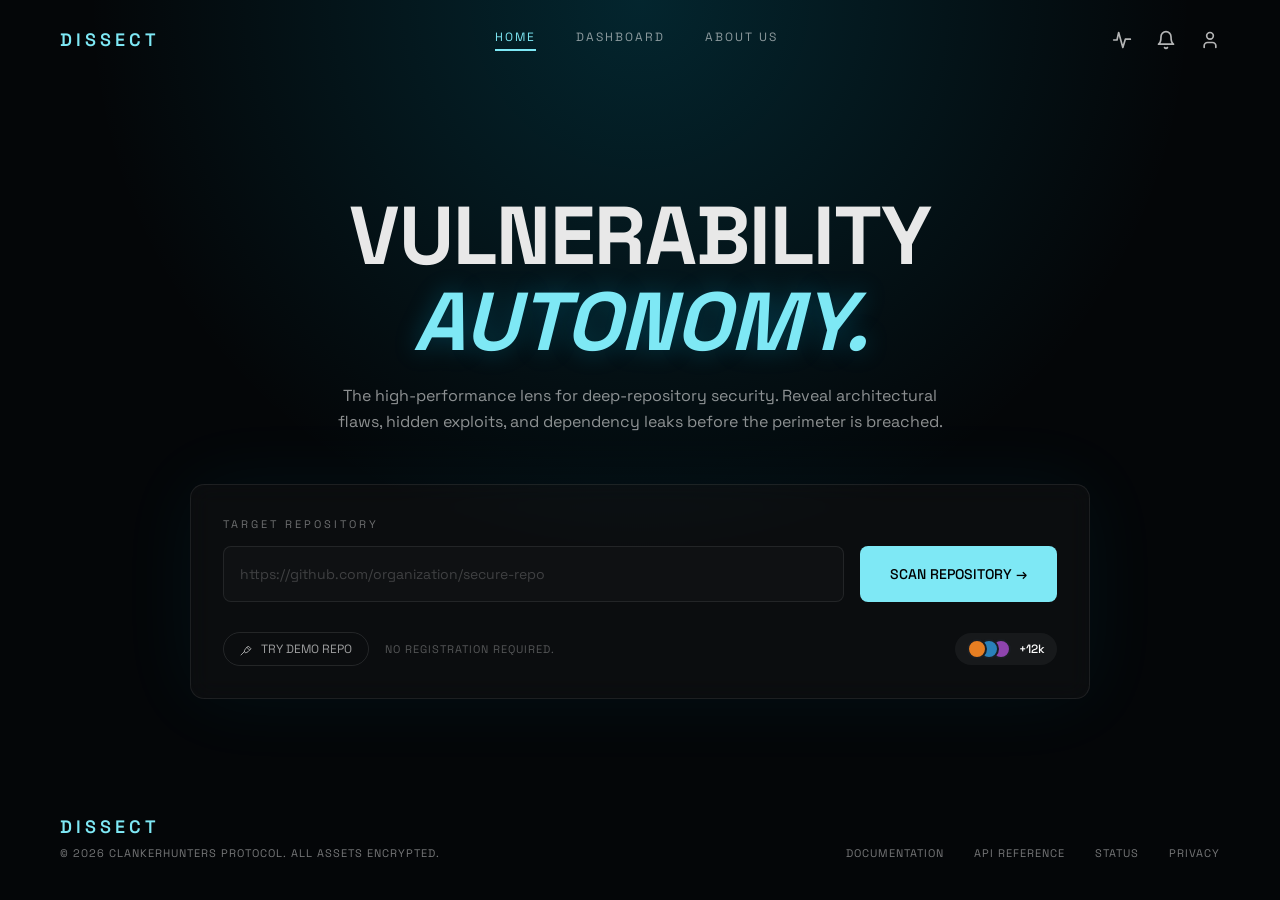
==== frontend/index.html @ d92b35ea "Dash" ====
<!DOCTYPE html>
<html lang="en">
<head>
    <meta charset="UTF-8">
    <meta name="viewport" content="width=device-width, initial-scale=1.0">
    <title>DISSECT | Vulnerability Autonomy</title>
    
    <link rel="preconnect" href="https://fonts.googleapis.com">
    <link rel="preconnect" href="https://fonts.gstatic.com" crossorigin>
    <link href="https://fonts.googleapis.com/css2?family=Space+Grotesk:ital,wght@0,300..700;1,300..700&display=swap" rel="stylesheet">
    
    <link rel="stylesheet" href="styles.css">
</head>
<body>
    <nav class="navbar">
        <div class="nav-left">
            <span class="logo">DISSECT</span>
        </div>
        <div class="nav-center">
            <a href="#" class="nav-link active">HOME</a>
            <a href="#" class="nav-link">DASHBOARD</a>
            <a href="#" class="nav-link">ABOUT US</a>
        </div>
        <div class="nav-right">
            <svg class="nav-icon" xmlns="http://www.w3.org/2000/svg" width="20" height="20" viewBox="0 0 24 24" fill="none" stroke="currentColor" stroke-width="2" stroke-linecap="round" stroke-linejoin="round">
                <path d="M2 12h4l2-9 5 18 3-10h6"/>
            </svg>
            <svg class="nav-icon" xmlns="http://www.w3.org/2000/svg" width="20" height="20" viewBox="0 0 24 24" fill="none" stroke="currentColor" stroke-width="2" stroke-linecap="round" stroke-linejoin="round">
                <path d="M18 8A6 6 0 0 0 6 8c0 7-3 9-3 9h18s-3-2-3-9"></path>
                <path d="M13.73 21a2 2 0 0 1-3.46 0"></path>
            </svg>
            <svg class="nav-icon" xmlns="http://www.w3.org/2000/svg" width="20" height="20" viewBox="0 0 24 24" fill="none" stroke="currentColor" stroke-width="2" stroke-linecap="round" stroke-linejoin="round">
                <path d="M19 21v-2a4 4 0 0 0-4-4H9a4 4 0 0 0-4 4v2"></path>
                <circle cx="12" cy="7" r="4"></circle>
            </svg>
        </div>
    </nav>

    <main class="main-content">
        <div class="hero animate-fade-in">
            <h1 class="hero-title">VULNERABILITY</h1>
            <h2 class="hero-subtitle">AUTONOMY.</h2>
            <p class="hero-description">
                The high-performance lens for deep-repository security. Reveal architectural flaws, hidden exploits, and dependency leaks before the perimeter is breached.
            </p>
        </div>

        <div class="scan-card animate-slide-up">
            <label class="input-label">TARGET REPOSITORY</label>
            <div class="input-group">
                <input type="text" class="repo-input" placeholder="https://github.com/organization/secure-repo">
                <button class="scan-btn">SCAN REPOSITORY →</button>
            </div>
            
            <div class="card-bottom">
                <div class="bottom-left">
                    <button class="demo-btn">
                        <svg width="12" height="12" viewBox="0 0 24 24" fill="none" stroke="currentColor" stroke-width="2" stroke-linecap="round" stroke-linejoin="round" style="margin-right: 6px; vertical-align: middle;">
                            <path d="M13.5 6.5l5 5"></path><path d="M2 22l6.5-6.5"></path><path d="M10.4 17.6a8.5 8.5 0 0 0 6.1-2.5L22 9.6l-5.5-5.5-5.5 5.5a8.5 8.5 0 0 0-2.5 6.1"></path>
                        </svg>
                        TRY DEMO REPO
                    </button>
                    <span class="no-reg-text">NO REGISTRATION REQUIRED.</span>
                </div>
                <div class="bottom-right">
                    <div class="badge">
                        <div class="avatars">
                            <div class="avatar" style="background: #e67e22; z-index: 3;"></div>
                            <div class="avatar" style="background: #2980b9; z-index: 2;"></div>
                            <div class="avatar" style="background: #8e44ad; z-index: 1;"></div>
                        </div>
                        <span class="badge-text">+12k</span>
                    </div>
                </div>
            </div>
        </div>
    </main>

    <footer class="footer">
        <div class="footer-left">
            <div class="footer-logo">DISSECT</div>
            <div class="copyright">© 2026 CLANKERHUNTERS PROTOCOL. ALL ASSETS ENCRYPTED.</div>
        </div>
        <div class="footer-right">
            <a href="#">DOCUMENTATION</a>
            <a href="#">API REFERENCE</a>
            <a href="#">STATUS</a>
            <a href="#">PRIVACY</a>
        </div>
    </footer>

    <script src="script.js"></script>
</body>
</html>
---- frontend/styles.css ----
/* --- Global Styles --- */
* {
    box-sizing: border-box;
    margin: 0;
    padding: 0;
}

body {
    font-family: "Space Grotesk", sans-serif;
    background: radial-gradient(circle at 50% 0%, rgba(0,180,220,0.18), transparent 50%), #040608;
    color: white;
    min-height: 100vh;
    display: flex;
    flex-direction: column;
    -webkit-font-smoothing: antialiased;
    -moz-osx-font-smoothing: grayscale;
}

/* --- Navbar --- */
.navbar {
    display: flex;
    justify-content: space-between;
    align-items: center;
    padding: 28px 60px;
}

.logo, .footer-logo {
    font-weight: 600;
    letter-spacing: 4px;
    color: #7ee8f5;
    font-size: 18px;
}

.nav-center {
    display: flex;
    gap: 40px;
}

.nav-link {
    font-size: 12px;
    text-transform: uppercase;
    letter-spacing: 2px;
    text-decoration: none;
    color: rgba(255, 255, 255, 0.55);
    padding-bottom: 4px;
    transition: color 0.3s ease;
}

.nav-link:hover {
    color: white;
}

.nav-link.active {
    color: #7ee8f5;
    border-bottom: 2px solid #7ee8f5;
}

.nav-right {
    display: flex;
    gap: 24px;
    align-items: center;
}

.nav-icon {
    color: rgba(255, 255, 255, 0.7);
    cursor: pointer;
    transition: color 0.3s ease;
}

.nav-icon:hover {
    color: #7ee8f5;
}

/* --- Main Content & Hero --- */
.main-content {
    flex: 1;
    display: flex;
    flex-direction: column;
    justify-content: center;
    align-items: center;
    padding: 40px 20px;
}

.hero {
    text-align: center;
    margin-top: 40px; /* lowered heading slightly */
    margin-bottom: 20px;
    opacity: 0; /* For animation */
}

.hero-title {
    font-size: 82px; /* reduced size */
    font-weight: 700;
    color: #e8e8e8;
    letter-spacing: -1px;
    line-height: 1;
    margin-bottom: 4px; /* tighter gap */
}

.hero-subtitle {
    font-size: 82px; /* reduced size */
    font-weight: 700;
    font-style: italic;
    color: #7ee8f5;
    line-height: 1;
    margin-top: 0; /* tighter gap */
    margin-bottom: 20px;
    text-shadow: 0 0 25px rgba(0,200,255,0.25);
}

.hero-description {
    max-width: 640px;
    margin: 12px auto 10px auto; /* reduced space below paragraph */
    color: rgba(255, 255, 255, 0.55);
    font-size: 16px;
    line-height: 1.6;
}

/* --- Scan Card --- */
.scan-card {
    width: 900px;
    max-width: 100%;
    margin: 20px auto 0; /* moved up */
    padding: 32px;
    border-radius: 14px;
    background: rgba(255, 255, 255, 0.03);
    border: 1px solid rgba(255, 255, 255, 0.08);
    backdrop-filter: blur(12px);
    -webkit-backdrop-filter: blur(12px);
    box-shadow: 0 0 80px rgba(0,200,255,0.06);
    opacity: 0; /* For animation */
    transform: translateY(30px); /* For animation */
}

.input-label {
    display: block;
    font-size: 11px;
    letter-spacing: 3px;
    text-transform: uppercase;
    color: rgba(255, 255, 255, 0.4);
    margin-bottom: 15px;
}

.input-group {
    display: flex;
    width: 100%;
    margin-bottom: 24px;
}

.repo-input {
    flex: 1;
    height: 56px;
    border-radius: 8px;
    border: 1px solid rgba(255, 255, 255, 0.08);
    background: rgba(255, 255, 255, 0.02);
    color: white;
    padding: 0 16px;
    font-size: 14px;
    font-family: inherit;
    outline: none;
    transition: border-color 0.3s ease;
}

.repo-input:focus {
    border-color: rgba(126, 232, 245, 0.5);
}

.repo-input::placeholder {
    color: rgba(255, 255, 255, 0.2);
}

.scan-btn {
    height: 56px;
    padding: 0 30px;
    margin-left: 16px;
    border-radius: 8px;
    background: #7ee8f5;
    color: black;
    font-weight: 500;
    font-size: 14px;
    font-family: inherit;
    border: none;
    cursor: pointer;
    transition: all 0.2s ease;
    white-space: nowrap;
}

.scan-btn:hover {
    transform: scale(1.03);
    box-shadow: 0 0 20px rgba(0, 200, 255, 0.45);
}

/* --- Card Bottom Row --- */
.card-bottom {
    display: flex;
    justify-content: space-between;
    align-items: center;
    margin-top: 30px;
}

.bottom-left {
    display: flex;
    align-items: center;
    gap: 16px;
}

.demo-btn {
    border: 1px solid rgba(255, 255, 255, 0.1);
    background: transparent;
    color: rgba(255, 255, 255, 0.6);
    border-radius: 999px;
    padding: 8px 16px;
    font-size: 12px;
    font-family: inherit;
    cursor: pointer;
    transition: background 0.3s ease, color 0.3s ease;
}

.demo-btn:hover {
    background: rgba(255, 255, 255, 0.05);
    color: white;
}

.no-reg-text {
    font-size: 11px;
    color: rgba(255, 255, 255, 0.3);
    text-transform: uppercase;
    letter-spacing: 1px;
}

.badge {
    display: flex;
    align-items: center;
    background: rgba(255, 255, 255, 0.05);
    border-radius: 999px;
    padding: 6px 12px;
}

.avatars {
    display: flex;
    margin-right: 8px;
}

.avatar {
    width: 20px;
    height: 20px;
    border-radius: 50%;
    border: 2px solid #1a1e23; /* Matching dark background to create gap effect */
    margin-left: -8px;
}

.avatar:first-child {
    margin-left: 0;
}

.badge-text {
    font-size: 12px;
    color: white;
    font-weight: 500;
}

/* --- Footer --- */
.footer {
    display: flex;
    justify-content: space-between;
    align-items: flex-end;
    padding: 40px 60px;
}

.footer-logo {
    margin-bottom: 8px;
}

.copyright {
    font-size: 11px;
    letter-spacing: 1px;
    color: rgba(255, 255, 255, 0.45);
}

.footer-right {
    display: flex;
    gap: 30px;
}

.footer-right a {
    color: rgba(255, 255, 255, 0.45);
    text-decoration: none;
    font-size: 11px;
    letter-spacing: 1px;
    text-transform: uppercase;
    transition: color 0.3s ease;
}

.footer-right a:hover {
    color: #7ee8f5;
}

/* --- Animations (Triggered by JS) --- */
.animate-fade-in.loaded {
    animation: fadeIn 1s ease forwards;
}

.animate-slide-up.loaded {
    animation: slideUp 1s cubic-bezier(0.16, 1, 0.3, 1) 0.3s forwards;
}

@keyframes fadeIn {
    from { opacity: 0; }
    to { opacity: 1; }
}

@keyframes slideUp {
    from {
        opacity: 0;
        transform: translateY(30px);
    }
    to {
        opacity: 1;
        transform: translateY(0);
    }
}

/* --- Responsive Design --- */
@media (max-width: 1024px) {
    .hero-title, .hero-subtitle {
        font-size: 72px;
    }
    .scan-card {
        width: 85%;
    }
}

@media (max-width: 768px) {
    .navbar {
        padding: 20px;
        flex-direction: column;
        gap: 20px;
    }
    .hero-title, .hero-subtitle {
        font-size: 42px;
    }
    .hero-description {
        font-size: 14px;
        padding: 0 20px;
    }
    .scan-card {
        width: 95%;
        padding: 24px;
    }
    .input-group {
        flex-direction: column;
        gap: 16px;
    }
    .scan-btn {
        margin-left: 0;
        width: 100%;
    }
    .card-bottom {
        flex-direction: column;
        align-items: flex-start;
        gap: 20px;
    }
    .footer {
        flex-direction: column;
        align-items: flex-start;
        padding: 30px 20px;
        gap: 30px;
    }
    .footer-right {
        flex-wrap: wrap;
        gap: 15px;
    }
}
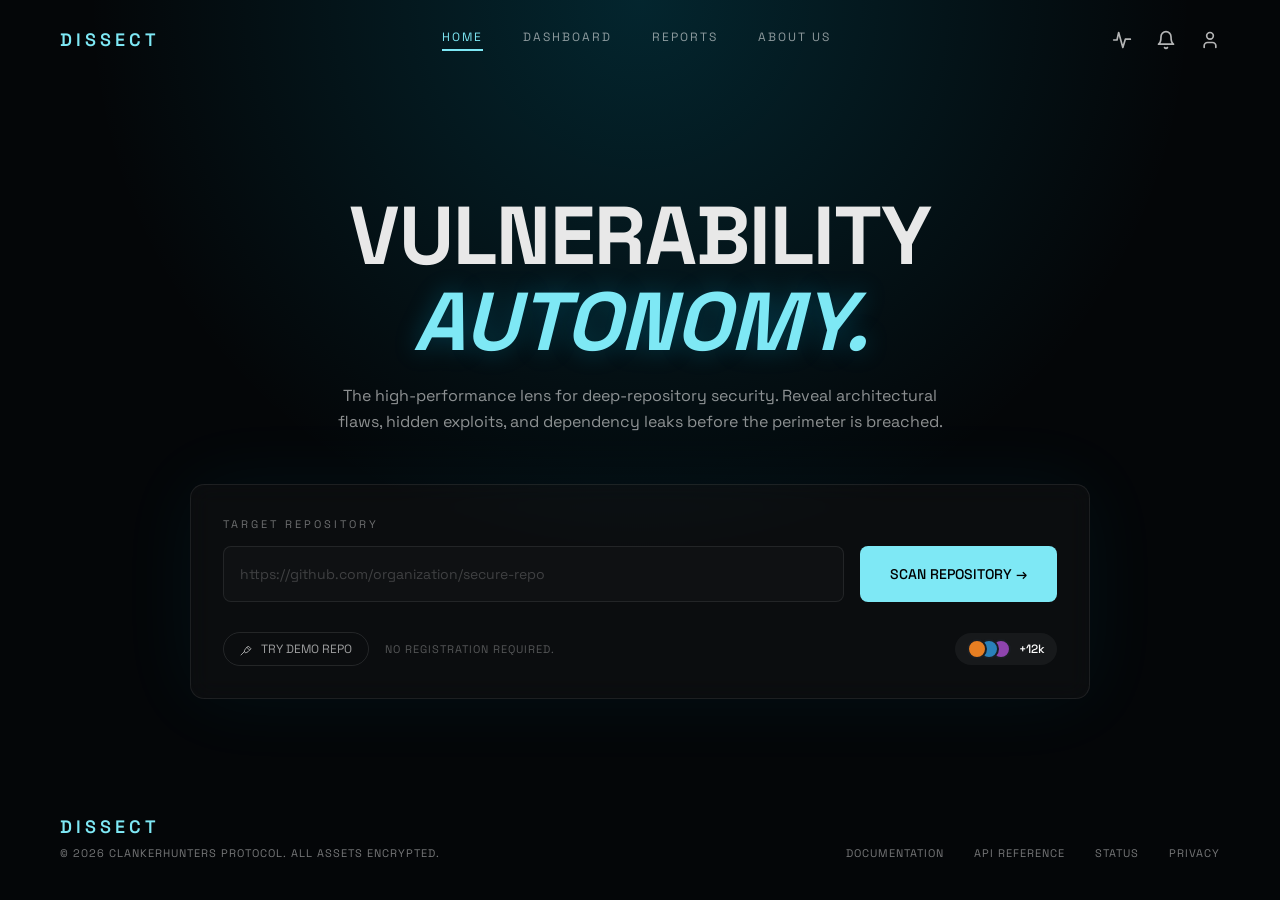
==== commit 43e575b8: "added reports page and navigation" ====
--- a/frontend/index.html
+++ b/frontend/index.html
@@ -18,7 +18,8 @@
         </div>
         <div class="nav-center">
             <a href="#" class="nav-link active">HOME</a>
-            <a href="#" class="nav-link">DASHBOARD</a>
+            <a href="dashboard.html" class="nav-link">DASHBOARD</a>
+            <a href="report.html" class="nav-link">REPORTS</a>
             <a href="#" class="nav-link">ABOUT US</a>
         </div>
         <div class="nav-right">
--- a/frontend/styles.css
+++ b/frontend/styles.css
@@ -14,6 +14,21 @@
     flex-direction: column;
     -webkit-font-smoothing: antialiased;
     -moz-osx-font-smoothing: grayscale;
+    opacity: 1;
+    transition: opacity 0.35s ease;
+}
+
+body.fade-out {
+    opacity: 0;
+}
+
+body.fade-in {
+    opacity: 0;
+    animation: fadeIn 0.35s ease forwards;
+}
+
+@keyframes fadeIn {
+    to { opacity: 1; }
 }
 
 /* --- Navbar --- */
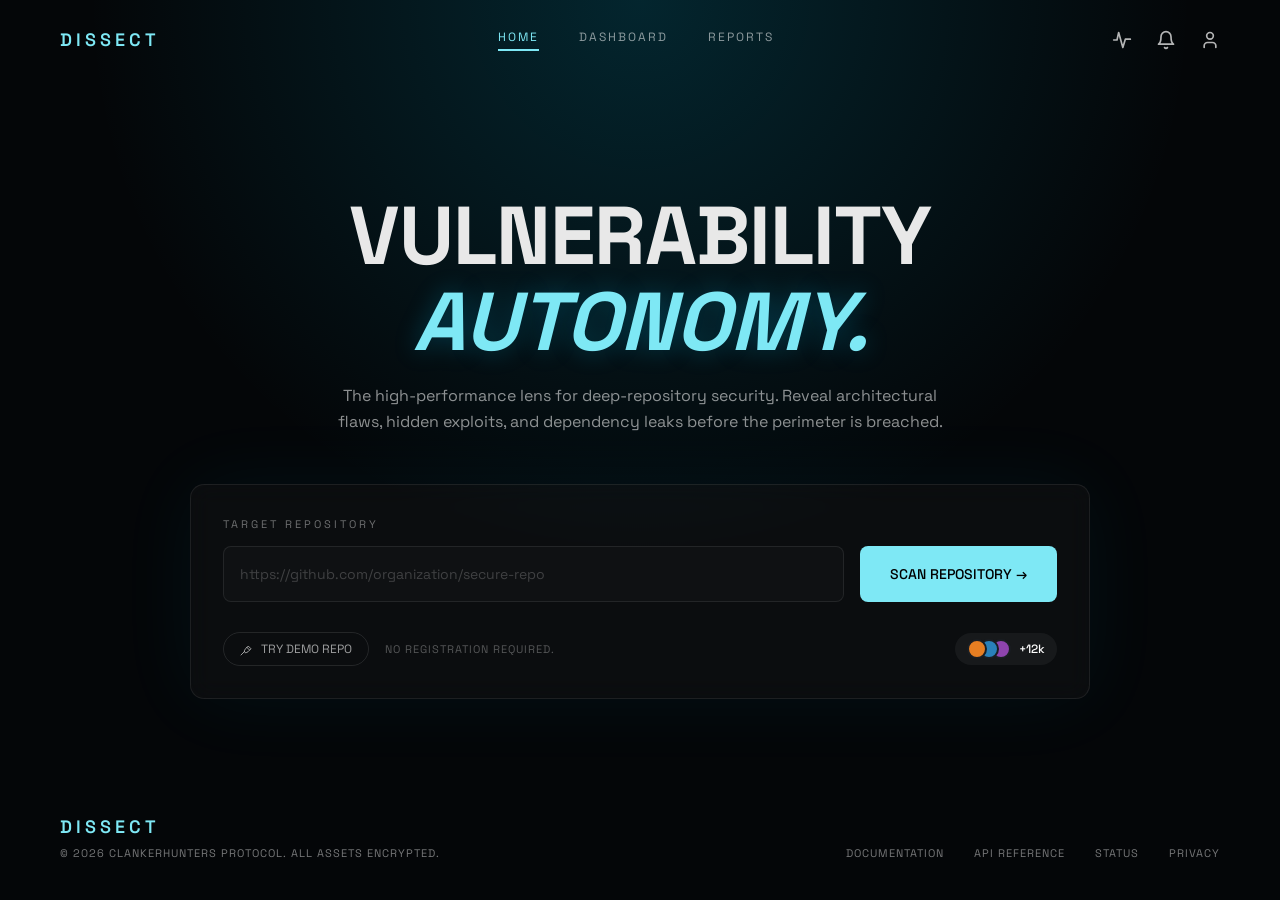
==== commit e6b25527: "Update index.html" ====
--- a/frontend/index.html
+++ b/frontend/index.html
@@ -20,7 +20,6 @@
             <a href="#" class="nav-link active">HOME</a>
             <a href="dashboard.html" class="nav-link">DASHBOARD</a>
             <a href="report.html" class="nav-link">REPORTS</a>
-            <a href="#" class="nav-link">ABOUT US</a>
         </div>
         <div class="nav-right">
             <svg class="nav-icon" xmlns="http://www.w3.org/2000/svg" width="20" height="20" viewBox="0 0 24 24" fill="none" stroke="currentColor" stroke-width="2" stroke-linecap="round" stroke-linejoin="round">
@@ -92,4 +91,4 @@
 
     <script src="script.js"></script>
 </body>
-</html>+</html>
